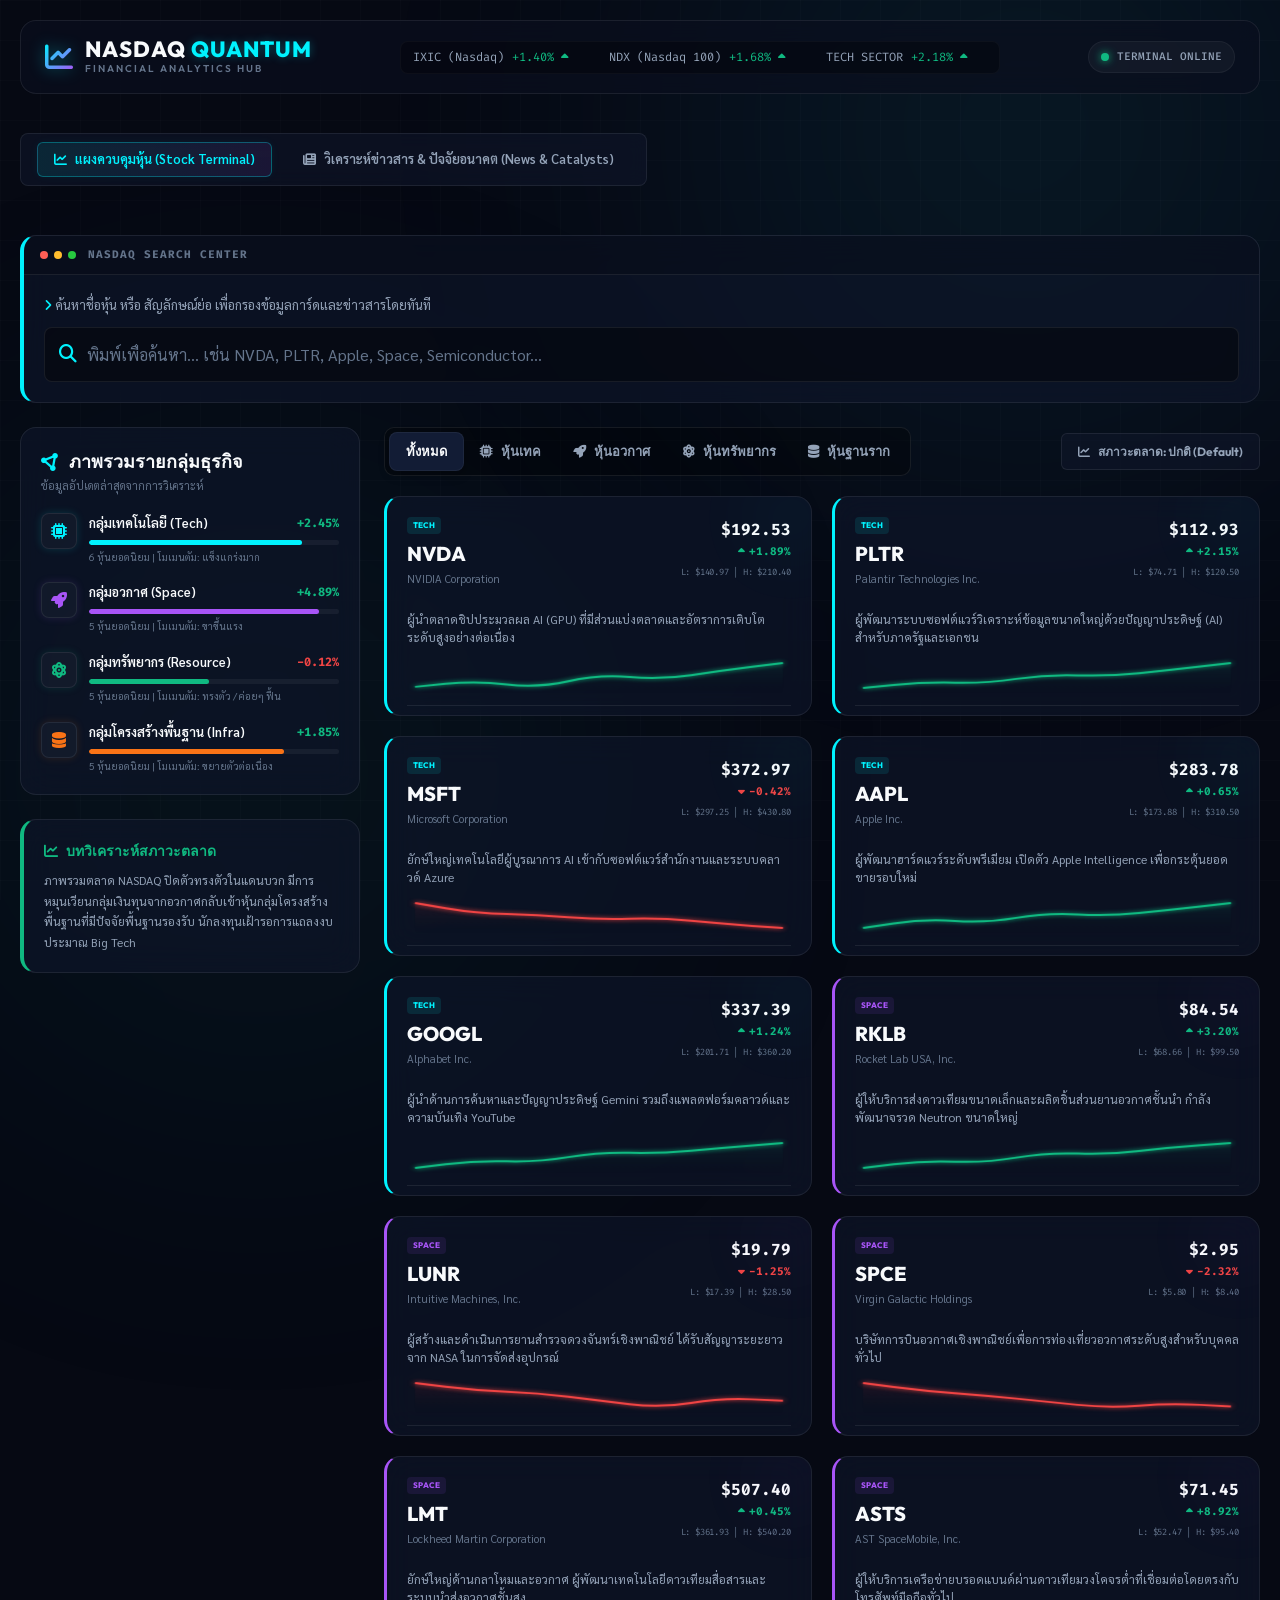
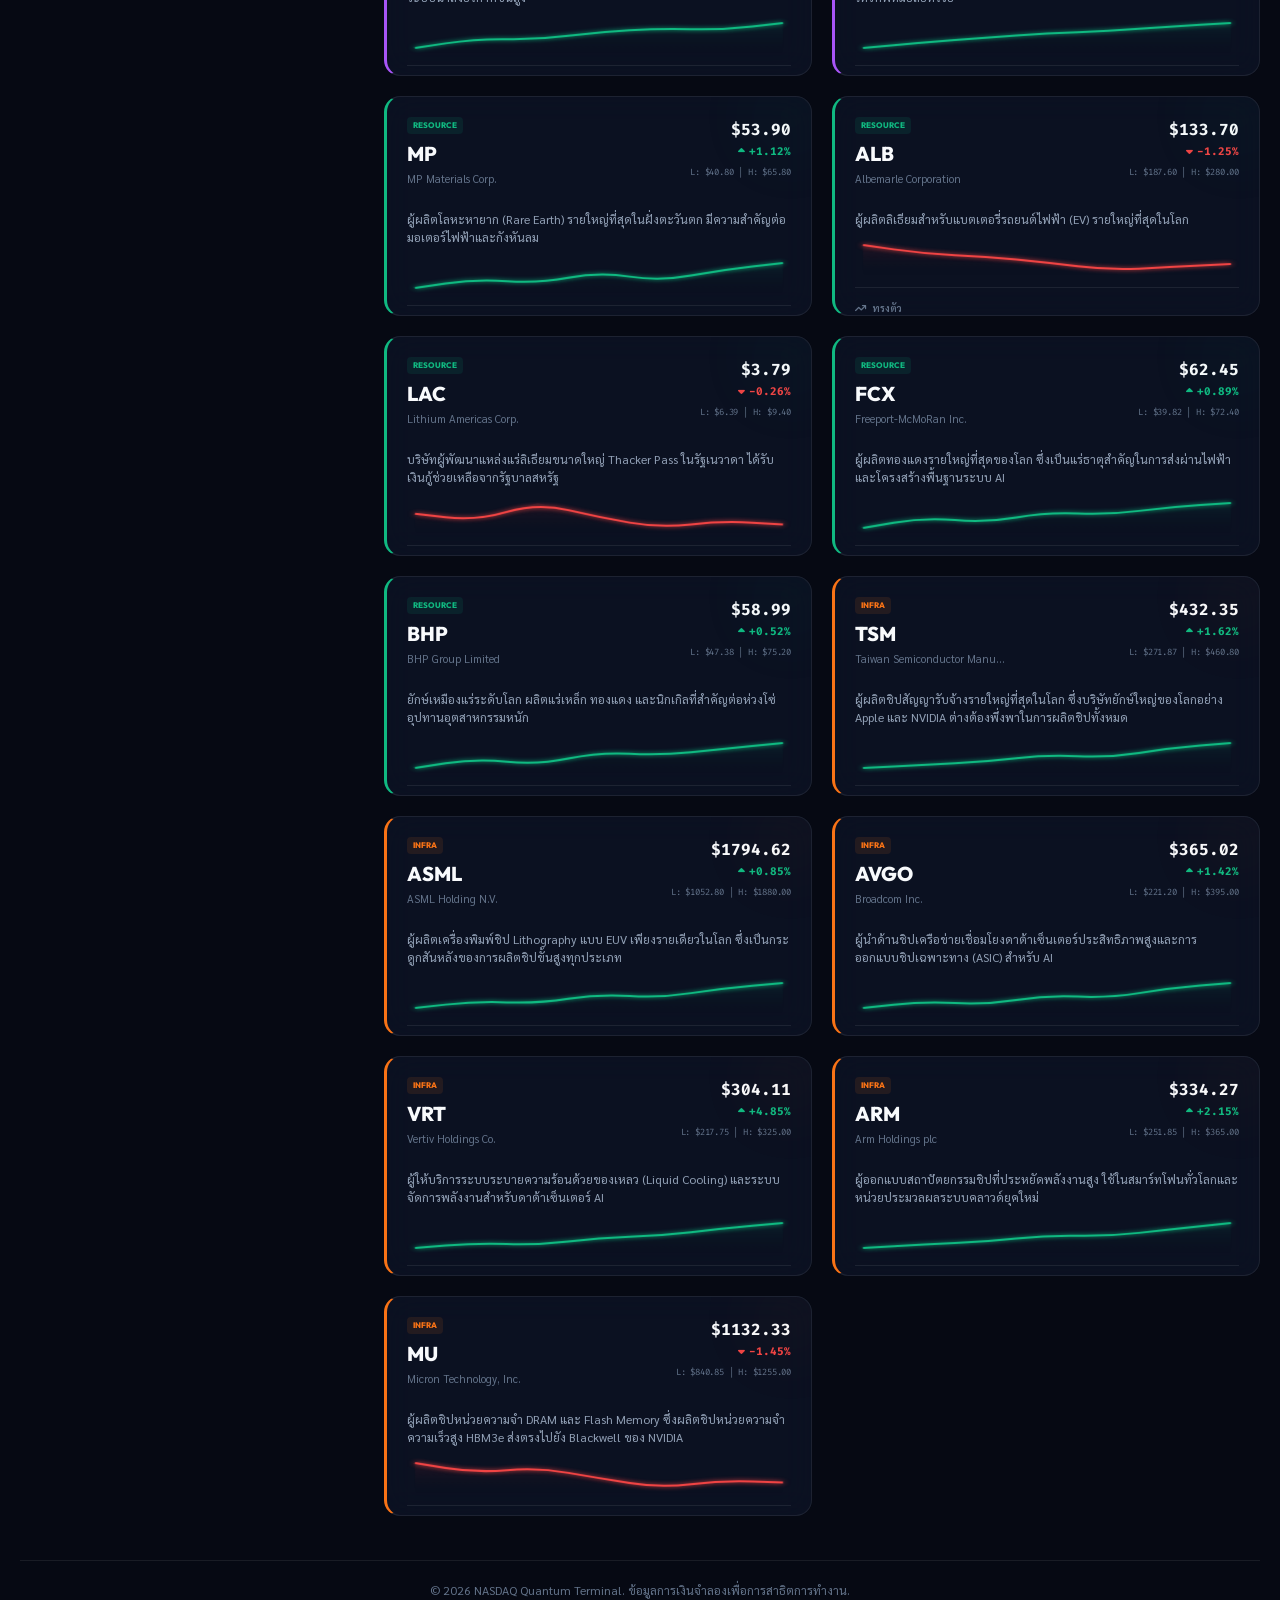
==== index.html @ 58f67018 "Initial commit: Stock Terminal & News Board with Valuation levels and glowing scrollbars" ====
<!DOCTYPE html>
<html lang="th">
<head>
    <meta charset="UTF-8">
    <meta name="viewport" content="width=device-width, initial-scale=1.0">
    <title>NASDAQ Quantum Terminal | วิเคราะห์แนวโน้มหุ้นรายวัน</title>
    <!-- Google Fonts -->
    <link rel="preconnect" href="https://fonts.googleapis.com">
    <link rel="preconnect" href="https://fonts.gstatic.com" crossorigin>
    <link href="https://fonts.googleapis.com/css2?family=Fira+Code:wght@400;500;700&family=Outfit:wght@300;400;500;600;700;800&family=Sarabun:wght@300;400;500;600;700&display=swap" rel="stylesheet">
    <!-- FontAwesome for Icons -->
    <link rel="stylesheet" href="https://cdnjs.cloudflare.com/ajax/libs/font-awesome/6.4.0/css/all.min.css">
    <!-- Custom CSS -->
    <link rel="stylesheet" href="styles.css">
</head>
<body>
    <!-- Background overlay for grid/glow effects -->
    <div class="bg-glow bg-glow-1"></div>
    <div class="bg-glow bg-glow-2"></div>
    <div class="grid-overlay"></div>

    <div class="app-container">
        <!-- Top Navigation / Status Header -->
        <header class="app-header">
            <div class="header-logo">
                <i class="fa-solid fa-chart-line logo-icon"></i>
                <div class="logo-text">
                    <h1>NASDAQ <span>QUANTUM</span></h1>
                    <p class="tagline">FINANCIAL ANALYTICS HUB</p>
                </div>
            </div>
            
            <!-- Real-time index simulation ticker -->
            <div class="ticker-container">
                <div class="ticker-track" id="tickerTrack">
                    <span class="ticker-item"><span class="ticker-label">IXIC (Nasdaq)</span> <span class="ticker-val positive">18,252.80 +1.42% <i class="fa-solid fa-caret-up"></i></span></span>
                    <span class="ticker-item"><span class="ticker-label">NDX (Nasdaq 100)</span> <span class="ticker-val positive">20,112.50 +1.68% <i class="fa-solid fa-caret-up"></i></span></span>
                    <span class="ticker-item"><span class="ticker-label">TECH SECTOR</span> <span class="ticker-val positive">+2.15% <i class="fa-solid fa-caret-up"></i></span></span>
                    <span class="ticker-item"><span class="ticker-label">SPACE SECTOR</span> <span class="ticker-val positive">+4.89% <i class="fa-solid fa-caret-up"></i></span></span>
                    <span class="ticker-item"><span class="ticker-label">RESOURCE SECTOR</span> <span class="ticker-val negative">-0.42% <i class="fa-solid fa-caret-down"></i></span></span>
                </div>
            </div>

            <div class="system-status">
                <span class="pulse-indicator"></span>
                <span class="status-text">TERMINAL ONLINE</span>
            </div>
        </header>

        <!-- Main Navigation Bar -->
        <nav class="main-nav">
            <a href="index.html" class="nav-link active"><i class="fa-solid fa-chart-line"></i> แผงควบคุมหุ้น (Stock Terminal)</a>
            <a href="news.html" class="nav-link"><i class="fa-solid fa-newspaper"></i> วิเคราะห์ข่าวสาร & ปัจจัยอนาคต (News & Catalysts)</a>
        </nav>

        <!-- Search Console (Real-time Filter) -->
        <section class="command-section">
            <div class="glass-card command-card">
                <div class="card-header-terminal">
                    <div class="terminal-dots">
                        <span class="dot red"></span>
                        <span class="dot yellow"></span>
                        <span class="dot green"></span>
                    </div>
                    <div class="terminal-title">NASDAQ SEARCH CENTER</div>
                </div>
                <div class="card-body-terminal">
                    <p class="prompt-instruction"><i class="fa-solid fa-angle-right"></i> ค้นหาชื่อหุ้น หรือ สัญลักษณ์ย่อ เพื่อกรองข้อมูลการ์ดและข่าวสารโดยทันที</p>
                    <div class="query-form">
                        <div class="input-wrapper">
                            <span class="prompt-symbol"><i class="fa-solid fa-magnifying-glass"></i></span>
                            <input type="text" id="queryInput" placeholder="พิมพ์เพื่อค้นหา... เช่น NVDA, PLTR, Apple, Space, Semiconductor..." autocomplete="off">
                        </div>
                    </div>
                </div>
            </div>
        </section>

        <!-- Main Dashboard View -->
        <main class="dashboard-grid">
            
            <!-- Left Side: Sector Summaries & Sector Momentum -->
            <aside class="sidebar-overview">
                <!-- Sector Momentum Card -->
                <div class="glass-card sector-momentum-card">
                    <h2 class="card-title"><i class="fa-solid fa-circle-nodes"></i> ภาพรวมรายกลุ่มธุรกิจ</h2>
                    <p class="card-subtitle">ข้อมูลอัปเดตล่าสุดจากการวิเคราะห์</p>
                    
                    <div class="sector-list">
                        <!-- Tech Sector -->
                        <div class="sector-item" data-sector="tech">
                            <div class="sector-icon tech-color"><i class="fa-solid fa-microchip"></i></div>
                            <div class="sector-info">
                                <div class="sector-name-row">
                                    <span class="sector-title">กลุ่มเทคโนโลยี (Tech)</span>
                                    <span class="sector-perf positive" id="techPerf">+2.45%</span>
                                </div>
                                <div class="progress-bar-bg">
                                    <div class="progress-bar-fill tech-bg" style="width: 85%" id="techBar"></div>
                                </div>
                                <span class="sector-meta" id="techMeta">6 หุ้นยอดนิยม | โมเมนตัม: แข็งแกร่งมาก</span>
                            </div>
                        </div>

                        <!-- Space Sector -->
                        <div class="sector-item" data-sector="space">
                            <div class="sector-icon space-color"><i class="fa-solid fa-rocket"></i></div>
                            <div class="sector-info">
                                <div class="sector-name-row">
                                    <span class="sector-title">กลุ่มอวกาศ (Space)</span>
                                    <span class="sector-perf positive" id="spacePerf">+4.89%</span>
                                </div>
                                <div class="progress-bar-bg">
                                    <div class="progress-bar-fill space-bg" style="width: 92%" id="spaceBar"></div>
                                </div>
                                <span class="sector-meta" id="spaceMeta">5 หุ้นยอดนิยม | โมเมนตัม: ขาขึ้นแรง</span>
                            </div>
                        </div>

                        <!-- Resource Sector -->
                        <div class="sector-item" data-sector="resource">
                            <div class="sector-icon resource-color"><i class="fa-solid fa-atom"></i></div>
                            <div class="sector-info">
                                <div class="sector-name-row">
                                    <span class="sector-title">กลุ่มทรัพยากร (Resource)</span>
                                    <span class="sector-perf negative" id="resourcePerf">-0.12%</span>
                                </div>
                                <div class="progress-bar-bg">
                                    <div class="progress-bar-fill resource-bg" style="width: 48%" id="resourceBar"></div>
                                </div>
                                <span class="sector-meta" id="resourceMeta">5 หุ้นยอดนิยม | โมเมนตัม: ทรงตัว / ค่อยๆ ฟื้น</span>
                            </div>
                        </div>

                        <!-- Infrastructure Sector -->
                        <div class="sector-item" data-sector="infra">
                            <div class="sector-icon infra-color"><i class="fa-solid fa-database"></i></div>
                            <div class="sector-info">
                                <div class="sector-name-row">
                                    <span class="sector-title">กลุ่มโครงสร้างพื้นฐาน (Infra)</span>
                                    <span class="sector-perf positive" id="infraPerf">+1.85%</span>
                                </div>
                                <div class="progress-bar-bg">
                                    <div class="progress-bar-fill infra-bg" style="width: 78%" id="infraBar"></div>
                                </div>
                                <span class="sector-meta" id="infraMeta">5 หุ้นยอดนิยม | โมเมนตัม: ขยายตัวต่อเนื่อง</span>
                            </div>
                        </div>
                    </div>
                </div>

                <!-- Terminal Insight Note -->
                <div class="glass-card insight-card">
                    <h3 class="insight-title"><i class="fa-solid fa-chart-line"></i> บทวิเคราะห์สภาวะตลาด</h3>
                    <p class="insight-text" id="aiInsightText">
                        กรุณาป้อนคำสั่งค้นหาหรือคลิกปุ่มค้นหาด่วนด้านบน เพื่อดึงข้อมูลตลาดล่าสุดและอัปเดตราคากลุ่มธุรกิจต่าง ๆ แบบไดนามิก
                    </p>
                </div>
            </aside>

            <!-- Right Side: Interactive Stock Cards Grid -->
            <section class="main-content-stocks">
                <!-- Filters and Category Tabs -->
                <div class="dashboard-controls">
                    <div class="category-tabs">
                        <button class="tab-btn active" data-filter="all">ทั้งหมด</button>
                        <button class="tab-btn" data-filter="tech"><i class="fa-solid fa-microchip"></i> หุ้นเทค</button>
                        <button class="tab-btn" data-filter="space"><i class="fa-solid fa-rocket"></i> หุ้นอวกาศ</button>
                        <button class="tab-btn" data-filter="resource"><i class="fa-solid fa-atom"></i> หุ้นทรัพยากร</button>
                        <button class="tab-btn" data-filter="infra"><i class="fa-solid fa-database"></i> หุ้นฐานราก</button>
                    </div>
                    <div class="market-toggle-container">
                        <button class="market-toggle-btn" id="btnMarketToggle" data-state="default">
                            <i class="fa-solid fa-chart-line"></i> สภาวะตลาด: ปกติ (Default)
                        </button>
                    </div>
                </div>

                <!-- Stock Cards Area -->
                <div class="stock-grid" id="stockGrid">
                    <!-- Stock Cards will be dynamically generated by JS -->
                </div>
            </section>

        </main>
        
        <!-- App Footer -->
        <footer class="app-footer">
            <p>© 2026 NASDAQ Quantum Terminal. ข้อมูลการเงินจำลองเพื่อการสาธิตการทำงาน.</p>
        </footer>
    </div>

    <!-- Stock Detail Modal / Drawer -->
    <div class="modal-backdrop" id="detailModal">
        <div class="modal-container glass-card">
            <button class="modal-close-btn" id="modalClose"><i class="fa-solid fa-xmark"></i></button>
            
            <div class="modal-header">
                <div class="modal-title-area">
                    <span class="modal-badge" id="modalBadge">Tech</span>
                    <h2 class="modal-stock-ticker" id="modalTicker">NVDA</h2>
                    <p class="modal-stock-name" id="modalName">NVIDIA Corporation</p>
                </div>
                <div class="modal-price-area">
                    <span class="modal-price" id="modalPrice">$128.50</span>
                    <span class="modal-change positive" id="modalChange">+3.42%</span>
                </div>
            </div>

            <div class="modal-grid">
                <!-- Sparkline / Mini Chart Large -->
                <div class="modal-chart-section">
                    <div class="chart-label">กราฟความเคลื่อนไหวราคา (7 วันล่าสุด)</div>
                    <div class="large-chart-container">
                        <canvas id="modalChartCanvas"></canvas>
                    </div>
                </div>

                <!-- Financial Stats -->
                <div class="modal-stats-section">
                    <h3>ดัชนีสำคัญทางการเงิน</h3>
                    <div class="stats-grid">
                        <div class="stat-item">
                            <span class="stat-label">Market Cap</span>
                            <span class="stat-value" id="statMarketCap">3.15T USD</span>
                        </div>
                        <div class="stat-item">
                            <span class="stat-label">P/E Ratio</span>
                            <span class="stat-value" id="statPE">68.4</span>
                        </div>
                        <div class="stat-item">
                            <span class="stat-label">Volume (Avg)</span>
                            <span class="stat-value" id="statVolume">45.2M</span>
                        </div>
                        <div class="stat-item">
                            <span class="stat-label">52 Week Low</span>
                            <span class="stat-value" id="statLow">$0.00</span>
                        </div>
                        <div class="stat-item">
                            <span class="stat-label">52W Midpoint</span>
                            <span class="stat-value" id="statMid">$0.00</span>
                        </div>
                        <div class="stat-item">
                            <span class="stat-label">52 Week High</span>
                            <span class="stat-value" id="statHigh">$140.76</span>
                        </div>
                    </div>
                </div>
            </div>

            <!-- Valuation & Levels Section -->
            <div class="modal-valuation-section">
                <h3><i class="fa-solid fa-calculator"></i> ระดับราคาสำคัญ (Valuation & Levels)</h3>
                <div class="valuation-grid">
                    <div class="val-item fair-val">
                        <span class="val-label">ราคายุติธรรม (Fair Value)</span>
                        <span class="val-value" id="valFairValue">$0.00</span>
                    </div>
                    <div class="val-item support-val">
                        <span class="val-label">แนวรับแนะนำซื้อ (Support Zone)</span>
                        <span class="val-value" id="valSupportZone">$0.00 - $0.00</span>
                    </div>
                    <div class="val-item resistance-val">
                        <span class="val-label">แนวต้าน 50 สัปดาห์ (50W Resistance)</span>
                        <span class="val-value" id="valResistance">$0.00</span>
                    </div>
                </div>
            </div>

            <!-- Price Range Bar -->
            <div class="modal-range-section">
                <div class="range-labels">
                    <span>ราคาต่ำสุด (52W Low): <strong id="rangeLow">$75.60</strong></span>
                    <span>ราคาปัจจุบัน (Current): <strong id="rangeCurrent">$128.50</strong></span>
                    <span>ราคาสูงสุด (52W High): <strong id="rangeHigh">$140.76</strong></span>
                </div>
                <div class="range-bar-container">
                    <div class="range-bar-track"></div>
                    <div class="range-bar-marker" id="rangeMarker"></div>
                </div>
            </div>


            <div class="modal-analysis-section">
                <h3><i class="fa-solid fa-chart-pie"></i> ข้อมูลการวิเคราะห์ล่าสุดของนักวิเคราะห์</h3>
                <p id="modalAnalysisText">
                    แนวโน้มตลาดมีกำลังซื้ออย่างมีนัยสำคัญเนื่องจากความต้องการชิป GPU ในกลุ่มผู้พัฒนาโมเดล AI ขนาดใหญ่ยังคงขยายตัว...
                </p>
            </div>

            <div class="modal-news-section">
                <h3><i class="fa-regular fa-newspaper"></i> ข่าวสารสำคัญ & ปัจจัยขับเคลื่อนราคา (Catalysts)</h3>
                <ul class="modal-news-list" id="modalNewsList">
                    <!-- Dynamic news items -->
                </ul>
            </div>
        </div>
    </div>

    <!-- JavaScript File -->
    <script src="app.js"></script>
</body>
</html>
---- styles.css ----
/* Define modern variables and tokens */
:root {
    --bg-main: #060913;
    --bg-card: rgba(15, 22, 42, 0.65);
    --bg-card-hover: rgba(22, 32, 60, 0.85);
    --border-color: rgba(255, 255, 255, 0.08);
    --border-color-hover: rgba(255, 255, 255, 0.18);
    
    /* Text Colors */
    --text-primary: #f8fafc;
    --text-secondary: #94a3b8;
    --text-muted: #64748b;
    
    /* Glow/Accent Colors */
    --color-tech: #00f2fe;
    --color-tech-rgb: 0, 242, 254;
    --color-space: #a855f7;
    --color-space-rgb: 168, 85, 247;
    --color-resource: #10b981;
    --color-resource-rgb: 16, 185, 129;
    --color-infra: #f97316;
    --color-infra-rgb: 249, 115, 22;
    
    --color-positive: #10b981;
    --color-negative: #ef4444;
    --color-neutral: #f59e0b;
    
    /* Font Families */
    --font-heading: 'Outfit', sans-serif;
    --font-body: 'Sarabun', sans-serif;
    --font-mono: 'Fira Code', monospace;
    
    --transition-smooth: all 0.3s cubic-bezier(0.4, 0, 0.2, 1);
}

/* Reset and Global Styles */
* {
    box-sizing: border-box;
    margin: 0;
    padding: 0;
}

body {
    background-color: var(--bg-main);
    color: var(--text-primary);
    font-family: var(--font-body);
    min-height: 100vh;
    overflow-x: hidden;
    line-height: 1.6;
    position: relative;
}

/* Background Gradients/Glows */
.bg-glow {
    position: fixed;
    width: 60vw;
    height: 60vw;
    border-radius: 50%;
    filter: blur(150px);
    opacity: 0.15;
    z-index: -2;
    pointer-events: none;
}

.bg-glow-1 {
    top: -20vw;
    right: -10vw;
    background: radial-gradient(circle, rgba(0, 242, 254, 0.6) 0%, rgba(139, 92, 246, 0.3) 100%);
}

.bg-glow-2 {
    bottom: -20vw;
    left: -10vw;
    background: radial-gradient(circle, rgba(16, 185, 129, 0.5) 0%, rgba(37, 99, 235, 0.3) 100%);
}

.grid-overlay {
    position: fixed;
    top: 0;
    left: 0;
    width: 100%;
    height: 100%;
    background-image: 
        linear-gradient(rgba(255, 255, 255, 0.015) 1px, transparent 1px),
        linear-gradient(90deg, rgba(255, 255, 255, 0.015) 1px, transparent 1px);
    background-size: 40px 40px;
    z-index: -1;
    pointer-events: none;
}

/* Layout Container */
.app-container {
    max-width: 1440px;
    margin: 0 auto;
    padding: 20px;
    display: flex;
    flex-direction: column;
    gap: 24px;
}

/* Header Styles */
.app-header {
    display: flex;
    align-items: center;
    justify-content: space-between;
    padding: 16px 24px;
    background: rgba(10, 15, 30, 0.7);
    border: 1px solid var(--border-color);
    border-radius: 16px;
    backdrop-filter: blur(12px);
    flex-wrap: wrap;
    gap: 16px;
}

.header-logo {
    display: flex;
    align-items: center;
    gap: 12px;
}

.logo-icon {
    font-size: 28px;
    background: linear-gradient(135deg, var(--color-tech), var(--color-space));
    -webkit-background-clip: text;
    -webkit-text-fill-color: transparent;
    filter: drop-shadow(0 0 8px rgba(0, 242, 254, 0.4));
}

.logo-text h1 {
    font-family: var(--font-heading);
    font-size: 22px;
    font-weight: 800;
    letter-spacing: 1px;
    line-height: 1.1;
}

.logo-text h1 span {
    color: var(--color-tech);
    text-shadow: 0 0 10px rgba(0, 242, 254, 0.3);
}

.logo-text .tagline {
    font-size: 10px;
    font-family: var(--font-heading);
    color: var(--text-muted);
    letter-spacing: 2px;
    font-weight: 600;
}

/* Ticker Marquee Style */
.ticker-container {
    flex: 1;
    max-width: 600px;
    overflow: hidden;
    background: rgba(0, 0, 0, 0.3);
    border-radius: 8px;
    padding: 6px 12px;
    border: 1px solid rgba(255, 255, 255, 0.03);
    display: flex;
    align-items: center;
}

.ticker-track {
    display: flex;
    white-space: nowrap;
    gap: 40px;
    animation: marquee 25s linear infinite;
}

.ticker-track:hover {
    animation-play-state: paused;
}

.ticker-item {
    font-family: var(--font-mono);
    font-size: 12px;
    display: flex;
    align-items: center;
    gap: 8px;
}

.ticker-label {
    color: var(--text-secondary);
}

.ticker-val.positive {
    color: var(--color-positive);
}

.ticker-val.negative {
    color: var(--color-negative);
}

@keyframes marquee {
    0% { transform: translateX(0); }
    100% { transform: translateX(-50%); }
}

.system-status {
    display: flex;
    align-items: center;
    gap: 8px;
    font-family: var(--font-mono);
    font-size: 11px;
    background: rgba(255, 255, 255, 0.04);
    padding: 6px 12px;
    border-radius: 20px;
    border: 1px solid rgba(255, 255, 255, 0.05);
}

.pulse-indicator {
    width: 8px;
    height: 8px;
    background-color: var(--color-positive);
    border-radius: 50%;
    box-shadow: 0 0 8px var(--color-positive);
    animation: pulse 1.5s infinite alternate;
}

@keyframes pulse {
    0% { transform: scale(0.9); opacity: 0.6; }
    100% { transform: scale(1.2); opacity: 1; box-shadow: 0 0 12px var(--color-positive); }
}

.status-text {
    color: var(--text-secondary);
    font-weight: 500;
}

/* Glass Card Foundation */
.glass-card {
    background: var(--bg-card);
    border: 1px solid var(--border-color);
    border-radius: 16px;
    backdrop-filter: blur(16px);
    -webkit-backdrop-filter: blur(16px);
    transition: var(--transition-smooth);
}

.glass-card:hover {
    border-color: var(--border-color-hover);
    box-shadow: 0 10px 30px rgba(0, 0, 0, 0.3);
}

/* Command Console (Search Form) */
.command-section {
    width: 100%;
}

.command-card {
    overflow: hidden;
    border-left: 4px solid var(--color-tech);
}

.card-header-terminal {
    background: rgba(0, 0, 0, 0.2);
    padding: 10px 16px;
    border-bottom: 1px solid var(--border-color);
    display: flex;
    align-items: center;
    gap: 12px;
}

.terminal-dots {
    display: flex;
    gap: 6px;
}

.terminal-dots .dot {
    width: 8px;
    height: 8px;
    border-radius: 50%;
}

.terminal-dots .dot.red { background-color: #ff5f56; }
.terminal-dots .dot.yellow { background-color: #ffbd2e; }
.terminal-dots .dot.green { background-color: #27c93f; }

.terminal-title {
    font-family: var(--font-mono);
    font-size: 11px;
    letter-spacing: 1px;
    color: var(--text-muted);
    font-weight: 700;
}

.card-body-terminal {
    padding: 20px;
}

.prompt-instruction {
    font-size: 13px;
    color: var(--text-secondary);
    margin-bottom: 12px;
}

.prompt-instruction i {
    color: var(--color-tech);
}

.query-form .input-wrapper {
    display: flex;
    align-items: center;
    background: rgba(0, 0, 0, 0.4);
    border: 1px solid var(--border-color);
    border-radius: 8px;
    padding: 6px 14px;
    gap: 10px;
    transition: var(--transition-smooth);
}

.query-form .input-wrapper:focus-within {
    border-color: var(--color-tech);
    box-shadow: 0 0 15px rgba(0, 242, 254, 0.15);
}

.prompt-symbol {
    font-family: var(--font-mono);
    color: var(--color-tech);
    font-weight: bold;
    font-size: 18px;
}

.query-form input {
    flex: 1;
    background: transparent;
    border: none;
    outline: none;
    color: var(--text-primary);
    font-size: 16px;
    font-family: var(--font-body);
    padding: 10px 0;
}

.query-form input::placeholder {
    color: var(--text-muted);
}

.btn-analyze {
    background: linear-gradient(135deg, var(--color-tech), rgba(0, 242, 254, 0.7));
    border: none;
    outline: none;
    color: #020617;
    font-family: var(--font-heading);
    font-weight: 700;
    font-size: 14px;
    padding: 10px 18px;
    border-radius: 6px;
    cursor: pointer;
    display: flex;
    align-items: center;
    gap: 8px;
    transition: var(--transition-smooth);
    box-shadow: 0 4px 12px rgba(0, 242, 254, 0.2);
}

.btn-analyze:hover {
    transform: translateY(-1px);
    box-shadow: 0 6px 18px rgba(0, 242, 254, 0.4);
    filter: brightness(1.1);
}

.btn-analyze:active {
    transform: translateY(1px);
}

.quick-commands {
    margin-top: 14px;
    display: flex;
    align-items: center;
    gap: 10px;
    flex-wrap: wrap;
}

.quick-label {
    font-size: 12px;
    color: var(--text-muted);
    font-weight: bold;
}

.quick-btn {
    background: rgba(255, 255, 255, 0.03);
    border: 1px solid var(--border-color);
    color: var(--text-secondary);
    font-size: 12px;
    padding: 6px 12px;
    border-radius: 20px;
    cursor: pointer;
    transition: var(--transition-smooth);
    display: flex;
    align-items: center;
    gap: 6px;
}

.quick-btn:hover {
    background: rgba(255, 255, 255, 0.08);
    border-color: var(--text-secondary);
    color: var(--text-primary);
}

/* Logging/Processing Section */
.log-section {
    width: 100%;
}

.log-card {
    border-left: 4px solid var(--color-space);
    background: rgba(5, 5, 10, 0.85);
}

.log-header {
    padding: 12px 18px;
    border-bottom: 1px solid var(--border-color);
    display: flex;
    justify-content: space-between;
    align-items: center;
    font-family: var(--font-mono);
    font-size: 12px;
    color: var(--text-muted);
}

.log-header i {
    color: var(--color-space);
}

.btn-close-log {
    background: transparent;
    border: none;
    color: var(--text-muted);
    cursor: pointer;
    font-size: 14px;
    transition: var(--transition-smooth);
}

.btn-close-log:hover {
    color: var(--text-primary);
}

.log-body {
    padding: 16px;
    max-height: 180px;
    overflow-y: auto;
    font-family: var(--font-mono);
    font-size: 12px;
    color: #a78bfa;
    display: flex;
    flex-direction: column;
    gap: 4px;
}

.log-line {
    display: flex;
    gap: 12px;
}

.log-line.system {
    color: var(--text-secondary);
}

.log-line.success {
    color: var(--color-positive);
}

.log-line.info {
    color: var(--color-tech);
}

.log-time {
    color: var(--text-muted);
    flex-shrink: 0;
}

/* Dashboard Grid Layout */
.dashboard-grid {
    display: grid;
    grid-template-columns: 340px 1fr;
    gap: 24px;
}

/* Sidebar Styling */
.sidebar-overview {
    display: flex;
    flex-direction: column;
    gap: 24px;
}

.sector-momentum-card {
    padding: 20px;
}

.card-title {
    font-family: var(--font-heading);
    font-size: 18px;
    font-weight: 700;
    display: flex;
    align-items: center;
    gap: 10px;
}

.card-title i {
    color: var(--color-tech);
}

.card-subtitle {
    font-size: 11px;
    color: var(--text-muted);
    margin-bottom: 18px;
}

.sector-list {
    display: flex;
    flex-direction: column;
    gap: 18px;
}

.sector-item {
    display: flex;
    gap: 12px;
    align-items: flex-start;
}

.sector-icon {
    width: 36px;
    height: 36px;
    border-radius: 8px;
    background: rgba(255, 255, 255, 0.03);
    display: flex;
    align-items: center;
    justify-content: center;
    font-size: 16px;
    border: 1px solid var(--border-color);
    flex-shrink: 0;
}

.sector-icon.tech-color {
    color: var(--color-tech);
    box-shadow: 0 0 8px rgba(0, 242, 254, 0.15);
}
.sector-icon.space-color {
    color: var(--color-space);
    box-shadow: 0 0 8px rgba(168, 85, 247, 0.15);
}
.sector-icon.resource-color {
    color: var(--color-resource);
    box-shadow: 0 0 8px rgba(16, 185, 129, 0.15);
}
.sector-icon.infra-color {
    color: var(--color-infra);
    box-shadow: 0 0 8px rgba(249, 115, 22, 0.15);
}

.sector-info {
    flex: 1;
}

.sector-name-row {
    display: flex;
    justify-content: space-between;
    align-items: center;
    margin-bottom: 6px;
}

.sector-title {
    font-weight: 600;
    font-size: 13px;
}

.sector-perf {
    font-family: var(--font-mono);
    font-size: 12px;
    font-weight: 700;
}

.sector-perf.positive { color: var(--color-positive); }
.sector-perf.negative { color: var(--color-negative); }

.progress-bar-bg {
    height: 5px;
    background: rgba(255, 255, 255, 0.05);
    border-radius: 10px;
    overflow: hidden;
    margin-bottom: 4px;
}

.progress-bar-fill {
    height: 100%;
    border-radius: 10px;
    transition: var(--transition-smooth);
}

.progress-bar-fill.tech-bg { background-color: var(--color-tech); }
.progress-bar-fill.space-bg { background-color: var(--color-space); }
.progress-bar-fill.resource-bg { background-color: var(--color-resource); }
.progress-bar-fill.infra-bg { background-color: var(--color-infra); }

.sector-meta {
    font-size: 10px;
    color: var(--text-muted);
    display: block;
}

/* Insight Box */
.insight-card {
    padding: 20px;
    border-left: 4px solid var(--color-resource);
}

.insight-title {
    font-family: var(--font-heading);
    font-size: 14px;
    font-weight: 700;
    margin-bottom: 8px;
    display: flex;
    align-items: center;
    gap: 8px;
    color: var(--color-resource);
}

.insight-text {
    font-size: 12px;
    color: var(--text-secondary);
    line-height: 1.7;
}

/* Main content: filters and stock grid */
.main-content-stocks {
    display: flex;
    flex-direction: column;
    gap: 20px;
}

.dashboard-controls {
    display: flex;
    justify-content: space-between;
    align-items: center;
    flex-wrap: wrap;
    gap: 16px;
}

.category-tabs {
    display: flex;
    background: rgba(0, 0, 0, 0.3);
    padding: 4px;
    border-radius: 10px;
    border: 1px solid var(--border-color);
}

.tab-btn {
    background: transparent;
    border: none;
    outline: none;
    color: var(--text-secondary);
    font-family: var(--font-heading);
    font-weight: 600;
    font-size: 13px;
    padding: 8px 16px;
    border-radius: 8px;
    cursor: pointer;
    transition: var(--transition-smooth);
    display: flex;
    align-items: center;
    gap: 8px;
}

.tab-btn:hover {
    color: var(--text-primary);
}

.tab-btn.active {
    background: var(--bg-card-hover);
    color: var(--text-primary);
    border: 1px solid rgba(255, 255, 255, 0.05);
    box-shadow: 0 4px 12px rgba(0, 0, 0, 0.15);
}

.active-query-status {
    font-size: 12px;
    color: var(--text-muted);
    font-family: var(--font-mono);
    display: flex;
    align-items: center;
    gap: 6px;
}

.active-query-status::before {
    content: '';
    width: 6px;
    height: 6px;
    background-color: var(--color-neutral);
    border-radius: 50%;
    display: inline-block;
}

.active-query-status.updated::before {
    background-color: var(--color-positive);
}

/* Stock Grid */
.stock-grid {
    display: grid;
    grid-template-columns: repeat(auto-fill, minmax(280px, 1fr));
    gap: 20px;
}

/* Stock Cards */
.stock-card {
    padding: 20px;
    display: flex;
    flex-direction: column;
    justify-content: space-between;
    height: 220px;
    position: relative;
    overflow: hidden;
    cursor: pointer;
    transition: transform 0.3s cubic-bezier(0.25, 1, 0.5, 1), box-shadow 0.3s cubic-bezier(0.25, 1, 0.5, 1), border-color 0.3s ease;
}

.stock-card:hover {
    transform: translateY(-4px);
    box-shadow: 0 12px 30px rgba(0, 0, 0, 0.4);
}

.stock-card.tech:hover { border-color: var(--color-tech); box-shadow: 0 4px 20px rgba(0, 242, 254, 0.15); }
.stock-card.space:hover { border-color: var(--color-space); box-shadow: 0 4px 20px rgba(168, 85, 247, 0.15); }
.stock-card.resource:hover { border-color: var(--color-resource); box-shadow: 0 4px 20px rgba(16, 185, 129, 0.15); }
.stock-card.infra:hover { border-color: var(--color-infra); box-shadow: 0 4px 20px rgba(249, 115, 22, 0.15); }

/* Custom left border glow depending on stock type */
.stock-card.tech { border-left: 3px solid var(--color-tech); }
.stock-card.space { border-left: 3px solid var(--color-space); }
.stock-card.resource { border-left: 3px solid var(--color-resource); }
.stock-card.infra { border-left: 3px solid var(--color-infra); }

/* Decorative background glow for stock cards */
.stock-card::after {
    content: '';
    position: absolute;
    top: -20px;
    right: -20px;
    width: 80px;
    height: 80px;
    border-radius: 50%;
    filter: blur(40px);
    opacity: 0.05;
    pointer-events: none;
    transition: var(--transition-smooth);
}
.stock-card.tech::after { background-color: var(--color-tech); }
.stock-card.space::after { background-color: var(--color-space); }
.stock-card.resource::after { background-color: var(--color-resource); }
.stock-card.infra::after { background-color: var(--color-infra); }

.stock-card:hover::after {
    opacity: 0.15;
    transform: scale(1.5);
}

.card-header-stock {
    display: flex;
    justify-content: space-between;
    align-items: flex-start;
    margin-bottom: 10px;
}

.stock-ticker-group {
    display: flex;
    flex-direction: column;
}

.stock-badge-tag {
    font-size: 8px;
    font-family: var(--font-heading);
    text-transform: uppercase;
    font-weight: 800;
    padding: 2px 6px;
    border-radius: 4px;
    width: fit-content;
    margin-bottom: 4px;
}

.tech .stock-badge-tag { background: rgba(0, 242, 254, 0.1); color: var(--color-tech); }
.space .stock-badge-tag { background: rgba(168, 85, 247, 0.1); color: var(--color-space); }
.resource .stock-badge-tag { background: rgba(16, 185, 129, 0.1); color: var(--color-resource); }
.infra .stock-badge-tag { background: rgba(249, 115, 22, 0.1); color: var(--color-infra); }

.stock-ticker {
    font-family: var(--font-heading);
    font-size: 20px;
    font-weight: 800;
    color: var(--text-primary);
}

.stock-name {
    font-size: 11px;
    color: var(--text-muted);
    white-space: nowrap;
    overflow: hidden;
    text-overflow: ellipsis;
    max-width: 150px;
}

.price-container {
    text-align: right;
    display: flex;
    flex-direction: column;
}

.stock-price {
    font-family: var(--font-mono);
    font-size: 16px;
    font-weight: 700;
}

.stock-change {
    font-family: var(--font-mono);
    font-size: 11px;
    font-weight: 700;
    display: flex;
    align-items: center;
    justify-content: flex-end;
    gap: 4px;
}

.stock-change.positive { color: var(--color-positive); }
.stock-change.negative { color: var(--color-negative); }

.card-mid-stock {
    flex: 1;
    display: flex;
    flex-direction: column;
    justify-content: center;
    margin: 12px 0;
}

.stock-brief {
    font-size: 12px;
    color: var(--text-secondary);
    display: -webkit-box;
    -webkit-line-clamp: 2;
    -webkit-box-orient: vertical;
    overflow: hidden;
    margin-bottom: 12px;
    line-height: 1.5;
}

/* Sparkline area */
.sparkline-container {
    height: 35px;
    width: 100%;
}

.sparkline-canvas {
    width: 100%;
    height: 100%;
}

.card-footer-stock {
    border-top: 1px solid var(--border-color);
    padding-top: 12px;
    display: flex;
    justify-content: space-between;
    align-items: center;
}

.trending-status {
    font-size: 10px;
    font-weight: 600;
    color: var(--text-muted);
}

.trending-status i {
    margin-right: 4px;
}

.trending-status.hot { color: #f59e0b; }
.trending-status.cooling { color: #3b82f6; }
.trending-status.surging { color: var(--color-positive); }

.btn-details {
    background: rgba(255, 255, 255, 0.03);
    border: 1px solid var(--border-color);
    color: var(--text-secondary);
    padding: 6px 12px;
    border-radius: 6px;
    font-size: 11px;
    font-weight: 600;
    cursor: pointer;
    transition: var(--transition-smooth);
}

.btn-details:hover {
    background: rgba(255, 255, 255, 0.1);
    color: var(--text-primary);
    border-color: rgba(255, 255, 255, 0.2);
}

/* Footer Styling */
.app-footer {
    text-align: center;
    padding: 20px 0;
    font-size: 12px;
    color: var(--text-muted);
    border-top: 1px solid var(--border-color);
    margin-top: 20px;
}

/* Detail Modal Styles */
.modal-backdrop {
    position: fixed;
    top: 0;
    left: 0;
    width: 100vw;
    height: 100vh;
    background: rgba(2, 6, 23, 0.7);
    backdrop-filter: blur(12px);
    z-index: 100;
    display: flex;
    align-items: center;
    justify-content: center;
    opacity: 0;
    pointer-events: none;
    transition: var(--transition-smooth);
}

.modal-backdrop.active {
    opacity: 1;
    pointer-events: auto;
}

.modal-container {
    width: 90%;
    max-width: 720px;
    max-height: 90vh;
    overflow-y: auto;
    padding: 30px;
    position: relative;
    box-shadow: 0 25px 50px -12px rgba(0, 0, 0, 0.5);
    border: 1px solid rgba(255, 255, 255, 0.1);
    transform: scale(0.95);
    transition: var(--transition-smooth);
}

.modal-backdrop.active .modal-container {
    transform: scale(1);
}

.modal-close-btn {
    position: absolute;
    top: 20px;
    right: 20px;
    background: rgba(255, 255, 255, 0.04);
    border: 1px solid var(--border-color);
    width: 32px;
    height: 32px;
    border-radius: 50%;
    color: var(--text-secondary);
    display: flex;
    align-items: center;
    justify-content: center;
    cursor: pointer;
    transition: var(--transition-smooth);
}

.modal-close-btn:hover {
    background: rgba(255, 255, 255, 0.1);
    color: var(--text-primary);
}

.modal-header {
    display: flex;
    justify-content: space-between;
    align-items: flex-start;
    border-bottom: 1px solid var(--border-color);
    padding-bottom: 20px;
    margin-bottom: 24px;
}

.modal-badge {
    font-size: 10px;
    text-transform: uppercase;
    font-weight: 700;
    background: rgba(255, 255, 255, 0.08);
    padding: 3px 10px;
    border-radius: 4px;
    display: inline-block;
    margin-bottom: 8px;
}

.modal-stock-ticker {
    font-family: var(--font-heading);
    font-size: 32px;
    font-weight: 800;
    line-height: 1;
}

.modal-stock-name {
    color: var(--text-secondary);
    font-size: 14px;
}

.modal-price-area {
    text-align: right;
    display: flex;
    flex-direction: column;
}

.modal-price {
    font-family: var(--font-mono);
    font-size: 30px;
    font-weight: 700;
}

.modal-change {
    font-family: var(--font-mono);
    font-size: 14px;
    font-weight: 700;
}

.modal-change.positive { color: var(--color-positive); }
.modal-change.negative { color: var(--color-negative); }

.modal-grid {
    display: flex;
    flex-direction: column;
    gap: 24px;
    margin-bottom: 24px;
}

.chart-label {
    font-size: 11px;
    color: var(--text-muted);
    margin-bottom: 8px;
    font-family: var(--font-mono);
}

.large-chart-container {
    height: 280px;
    background: rgba(0, 0, 0, 0.3);
    border: 1px solid var(--border-color);
    border-radius: 8px;
    padding: 10px;
}

.large-chart-container canvas {
    width: 100% !important;
    height: 100% !important;
}

.modal-stats-section h3,
.modal-analysis-section h3,
.modal-news-section h3 {
    font-family: var(--font-heading);
    font-size: 16px;
    font-weight: 700;
    margin-bottom: 12px;
    color: var(--text-primary);
}

.stats-grid {
    display: grid;
    grid-template-columns: repeat(6, 1fr);
    gap: 12px;
}

.stat-item {
    background: rgba(255, 255, 255, 0.02);
    border: 1px solid var(--border-color);
    padding: 10px;
    border-radius: 8px;
    display: flex;
    flex-direction: column;
}

.stat-label {
    font-size: 11px;
    color: var(--text-secondary);
    margin-bottom: 3px;
    font-weight: 500;
}

.stat-value {
    font-family: var(--font-mono);
    font-size: 16px;
    font-weight: 700;
    color: var(--text-primary);
}

.modal-analysis-section {
    background: rgba(255, 255, 255, 0.02);
    border: 1px solid var(--border-color);
    padding: 16px;
    border-radius: 12px;
    margin-bottom: 24px;
}

.modal-analysis-section p {
    font-size: 13px;
    color: var(--text-secondary);
    line-height: 1.7;
}

.modal-news-list {
    list-style: none;
    display: flex;
    flex-direction: column;
    gap: 12px;
}

.modal-news-item {
    display: flex;
    flex-direction: column;
    padding-bottom: 12px;
    border-bottom: 1px solid rgba(255, 255, 255, 0.04);
}

.modal-news-item:last-child {
    border-bottom: none;
    padding-bottom: 0;
}

.news-meta {
    display: flex;
    justify-content: space-between;
    font-size: 10px;
    color: var(--text-muted);
    margin-bottom: 4px;
}

.news-source {
    color: var(--color-tech);
    font-weight: 600;
}

.news-title {
    font-size: 12px;
    font-weight: 600;
    color: var(--text-secondary);
    transition: var(--transition-smooth);
}

.news-title:hover {
    color: var(--text-primary);
}

/* Stock Card range limits style */
.stock-range-limits {
    font-size: 9px;
    color: var(--text-muted);
    font-family: var(--font-mono);
    margin-top: 4px;
    display: block;
    letter-spacing: -0.2px;
}

/* Price Range Slider in Modal */
.modal-range-section {
    background: rgba(255, 255, 255, 0.02);
    border: 1px solid var(--border-color);
    padding: 16px 20px;
    border-radius: 12px;
    margin-bottom: 24px;
}

.range-labels {
    display: flex;
    justify-content: space-between;
    font-size: 11px;
    color: var(--text-secondary);
    margin-bottom: 10px;
    flex-wrap: wrap;
    gap: 8px;
}

.range-labels strong {
    font-family: var(--font-mono);
    color: var(--text-primary);
}

.range-labels span:nth-child(2) strong {
    color: var(--color-tech); /* Current price highlighted */
}

.range-bar-container {
    height: 6px;
    background: rgba(255, 255, 255, 0.08);
    border-radius: 4px;
    position: relative;
    width: 100%;
}

.range-bar-track {
    position: absolute;
    height: 100%;
    background: linear-gradient(90deg, var(--color-space), var(--color-tech));
    border-radius: 4px;
    left: 0;
    right: 0;
}

.range-bar-marker {
    position: absolute;
    top: 50%;
    transform: translate(-50%, -50%);
    width: 12px;
    height: 12px;
    background-color: var(--text-primary);
    border: 2px solid var(--color-tech);
    border-radius: 50%;
    box-shadow: 0 0 8px var(--color-tech);
    transition: left 0.5s cubic-bezier(0.25, 1, 0.5, 1);
}

/* Responsive adjustments */
@media (max-width: 1024px) {
    .dashboard-grid {
        grid-template-columns: 1fr;
    }
}

@media (max-width: 768px) {
    .app-header {
        flex-direction: column;
        align-items: flex-start;
    }
    
    .ticker-container {
        max-width: 100%;
        width: 100%;
    }
    
    .dashboard-controls {
        flex-direction: column;
        align-items: flex-start;
    }
    
    .stats-grid {
        grid-template-columns: repeat(3, 1fr);
    }
}

/* News & Future Catalysts Board */
.news-board-container {
    margin-top: 30px;
    padding: 24px;
    display: flex;
    flex-direction: column;
    gap: 20px;
    border: 1px solid var(--border-color);
}

.news-board-header {
    display: flex;
    justify-content: space-between;
    align-items: center;
    flex-wrap: wrap;
    gap: 15px;
    border-bottom: 1px solid rgba(255, 255, 255, 0.05);
    padding-bottom: 15px;
}

.news-board-title {
    font-size: 16px;
    font-weight: 700;
    color: var(--text-primary);
    display: flex;
    align-items: center;
    gap: 8px;
    margin: 0;
}

.news-board-title i {
    color: var(--color-tech);
}

.news-tabs {
    display: flex;
    gap: 8px;
}

.news-tab-btn {
    background: rgba(255, 255, 255, 0.03);
    border: 1px solid var(--border-color);
    color: var(--text-secondary);
    padding: 6px 14px;
    border-radius: 6px;
    font-size: 12px;
    font-weight: 600;
    cursor: pointer;
    transition: var(--transition-smooth);
}

.news-tab-btn:hover {
    background: rgba(255, 255, 255, 0.08);
    color: var(--text-primary);
}

.news-tab-btn.active {
    background: linear-gradient(90deg, rgba(0, 242, 254, 0.15), rgba(168, 85, 247, 0.15));
    border-color: var(--color-tech);
    color: var(--color-tech);
    box-shadow: 0 0 10px rgba(0, 242, 254, 0.1);
}

.news-content-panel {
    display: none;
    flex-direction: column;
    gap: 15px;
}

.news-content-panel.active {
    display: flex;
}

.news-item {
    background: rgba(255, 255, 255, 0.02);
    border: 1px solid rgba(255, 255, 255, 0.04);
    border-radius: 8px;
    padding: 16px;
    transition: var(--transition-smooth);
    display: flex;
    flex-direction: column;
    gap: 8px;
}

.news-item:hover {
    background: rgba(255, 255, 255, 0.04);
    border-color: rgba(255, 255, 255, 0.08);
    transform: translateY(-2px);
}

.news-meta-row {
    display: flex;
    justify-content: space-between;
    align-items: center;
    flex-wrap: wrap;
    gap: 10px;
}

.news-meta-left {
    display: flex;
    align-items: center;
    gap: 8px;
}

.news-badge {
    font-size: 9px;
    font-weight: 700;
    text-transform: uppercase;
    padding: 2px 6px;
    border-radius: 4px;
}

.news-badge.tech { background: rgba(0, 242, 254, 0.1); color: var(--color-tech); }
.news-badge.space { background: rgba(168, 85, 247, 0.1); color: var(--color-space); }
.news-badge.resource { background: rgba(16, 185, 129, 0.1); color: var(--color-resource); }
.news-badge.infra { background: rgba(249, 115, 22, 0.1); color: var(--color-infra); }

.news-time {
    font-size: 11px;
    color: var(--text-muted);
}

/* Impact Badges */
.impact-badge {
    font-size: 10px;
    font-weight: 700;
    padding: 3px 8px;
    border-radius: 4px;
    display: flex;
    align-items: center;
    gap: 4px;
}

.impact-badge.bullish {
    background: rgba(16, 185, 129, 0.1);
    color: var(--color-positive);
}

.impact-badge.bearish {
    background: rgba(239, 68, 68, 0.1);
    color: var(--color-negative);
}

.impact-badge.volatile {
    background: rgba(245, 158, 11, 0.1);
    color: var(--color-neutral);
}

.news-headline {
    font-size: 14px;
    font-weight: 600;
    color: var(--text-primary);
    margin: 4px 0 0 0;
}

.news-headline-link {
    color: var(--text-primary);
    text-decoration: none;
    transition: var(--transition-smooth);
}

.news-headline-link:hover {
    color: var(--color-tech);
    text-decoration: underline;
}

.news-impact-details {
    font-size: 12px;
    color: var(--text-secondary);
    background: rgba(0, 0, 0, 0.15);
    padding: 10px 12px;
    border-radius: 6px;
    border-left: 2px solid var(--border-color);
    margin: 4px 0 0 0;
    line-height: 1.5;
}

.news-impact-details.bullish {
    border-left-color: var(--color-positive);
}

.news-impact-details.bearish {
    border-left-color: var(--color-negative);
}

.news-impact-details.volatile {
    border-left-color: var(--color-neutral);
}

.no-news-placeholder {
    padding: 30px;
    text-align: center;
    color: var(--text-muted);
    font-size: 13px;
}

/* Main Navigation Subheader */
.main-nav {
    display: flex;
    gap: 15px;
    margin: 15px 0 25px 0;
    padding: 8px 16px;
    background: rgba(15, 23, 42, 0.6);
    border: 1px solid var(--border-color);
    border-radius: 8px;
    backdrop-filter: blur(10px);
    width: fit-content;
}

.nav-link {
    color: var(--text-secondary);
    text-decoration: none;
    font-size: 13px;
    font-weight: 600;
    padding: 6px 16px;
    border-radius: 6px;
    display: flex;
    align-items: center;
    gap: 8px;
    transition: var(--transition-smooth);
}

.nav-link:hover {
    color: var(--text-primary);
    background: rgba(255, 255, 255, 0.03);
}

.nav-link.active {
    background: linear-gradient(90deg, rgba(0, 242, 254, 0.1), rgba(168, 85, 247, 0.1));
    border: 1px solid rgba(0, 242, 254, 0.3);
    color: var(--color-tech);
    box-shadow: 0 0 10px rgba(0, 242, 254, 0.05);
}

/* Market State Toggle Button */
.market-toggle-container {
    display: flex;
    align-items: center;
}

.market-toggle-btn {
    background: rgba(15, 23, 42, 0.6);
    border: 1px solid var(--border-color);
    color: var(--text-secondary);
    padding: 8px 16px;
    border-radius: 6px;
    font-size: 12px;
    font-weight: 700;
    cursor: pointer;
    display: flex;
    align-items: center;
    gap: 8px;
    transition: var(--transition-smooth);
    font-family: var(--font-heading);
}

.market-toggle-btn:hover {
    border-color: var(--color-tech);
    color: var(--text-primary);
    box-shadow: 0 0 10px rgba(0, 242, 254, 0.15);
}

.market-toggle-btn.surge-active {
    background: rgba(245, 158, 11, 0.1);
    border-color: var(--color-neutral);
    color: var(--color-neutral);
    box-shadow: 0 0 10px rgba(245, 158, 11, 0.2);
}

.market-toggle-btn.surge-active i {
    animation: pulse-glow 1.5s infinite;
}

@keyframes pulse-glow {
    0% { transform: scale(1); opacity: 0.8; }
    50% { transform: scale(1.1); opacity: 1; text-shadow: 0 0 8px var(--color-neutral); }
    100% { transform: scale(1); opacity: 0.8; }
}

/* Modal Valuation & Levels Styling */
.modal-valuation-section {
    background: rgba(255, 255, 255, 0.02);
    border: 1px solid var(--border-color);
    padding: 16px 20px;
    border-radius: 12px;
    margin-bottom: 24px;
}

.modal-valuation-section h3 {
    font-family: var(--font-heading);
    font-size: 16px;
    font-weight: 700;
    margin-bottom: 12px;
    color: var(--text-primary);
    display: flex;
    align-items: center;
    gap: 8px;
}

.valuation-grid {
    display: grid;
    grid-template-columns: 1fr 1fr 1fr;
    gap: 12px;
}

.val-item {
    background: rgba(255, 255, 255, 0.02);
    border: 1px solid var(--border-color);
    padding: 12px;
    border-radius: 8px;
    display: flex;
    flex-direction: column;
    align-items: center;
    text-align: center;
}

.val-label {
    font-size: 11px;
    color: var(--text-secondary);
    margin-bottom: 4px;
    font-weight: 500;
}

.val-value {
    font-family: var(--font-mono);
    font-size: 16px;
    font-weight: 700;
}

.val-item.fair-val {
    border-color: rgba(0, 242, 254, 0.25);
    background: rgba(0, 242, 254, 0.02);
}
.val-item.fair-val .val-value {
    color: var(--color-tech);
}

.val-item.support-val {
    border-color: rgba(16, 185, 129, 0.25);
    background: rgba(16, 185, 129, 0.02);
}
.val-item.support-val .val-value {
    color: var(--color-positive);
}

.val-item.resistance-val {
    border-color: rgba(239, 68, 68, 0.25);
    background: rgba(239, 68, 68, 0.02);
}
.val-item.resistance-val .val-value {
    color: var(--color-negative);
}

@media (max-width: 600px) {
    .valuation-grid {
        grid-template-columns: 1fr;
    }
}

/* Custom Premium Glowing Scrollbar */
::-webkit-scrollbar {
    width: 8px;
    height: 8px;
}

::-webkit-scrollbar-track {
    background: #060913;
    border-radius: 4px;
}

::-webkit-scrollbar-thumb {
    background: linear-gradient(180deg, var(--color-tech), var(--color-space));
    border-radius: 4px;
    border: 2px solid #060913;
}

::-webkit-scrollbar-thumb:hover {
    background: linear-gradient(180deg, #00f2fe, #a855f7);
}

@media (max-width: 480px) {
    .stats-grid {
        grid-template-columns: 1fr;
    }
}
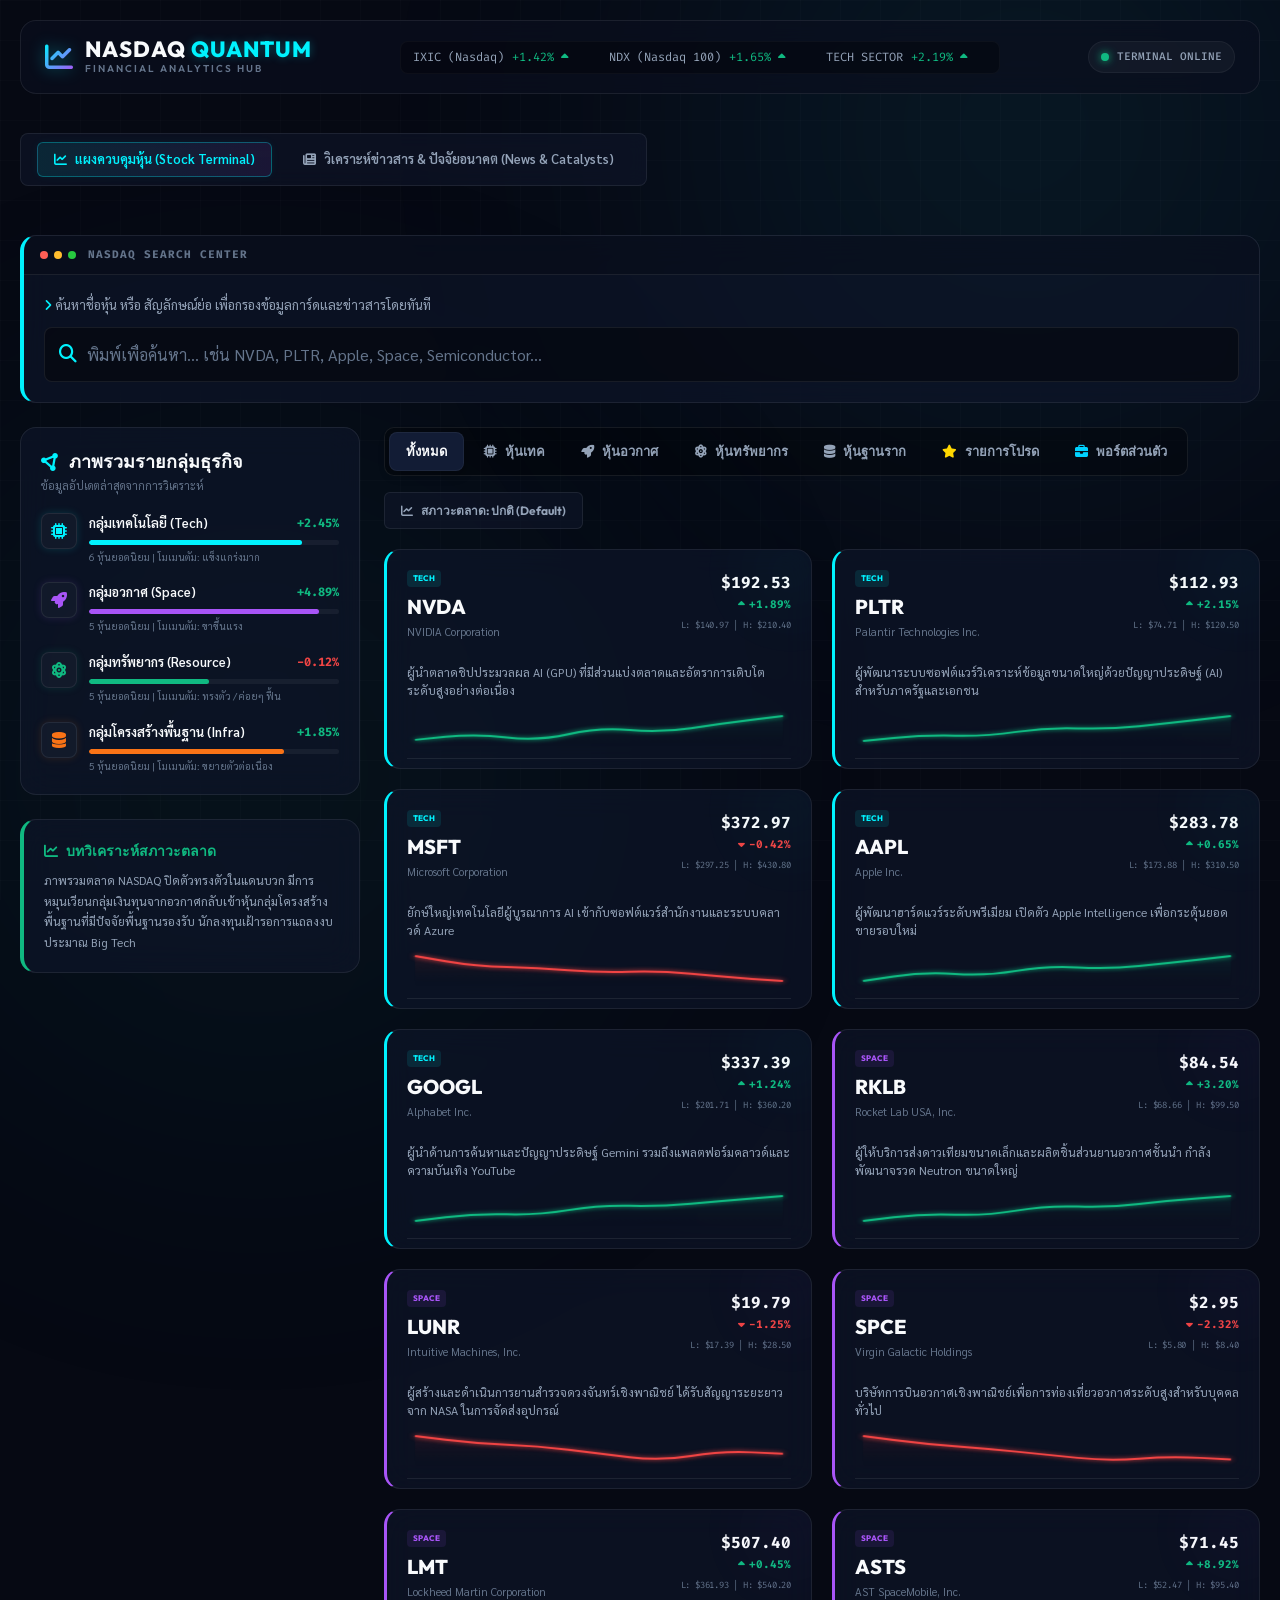
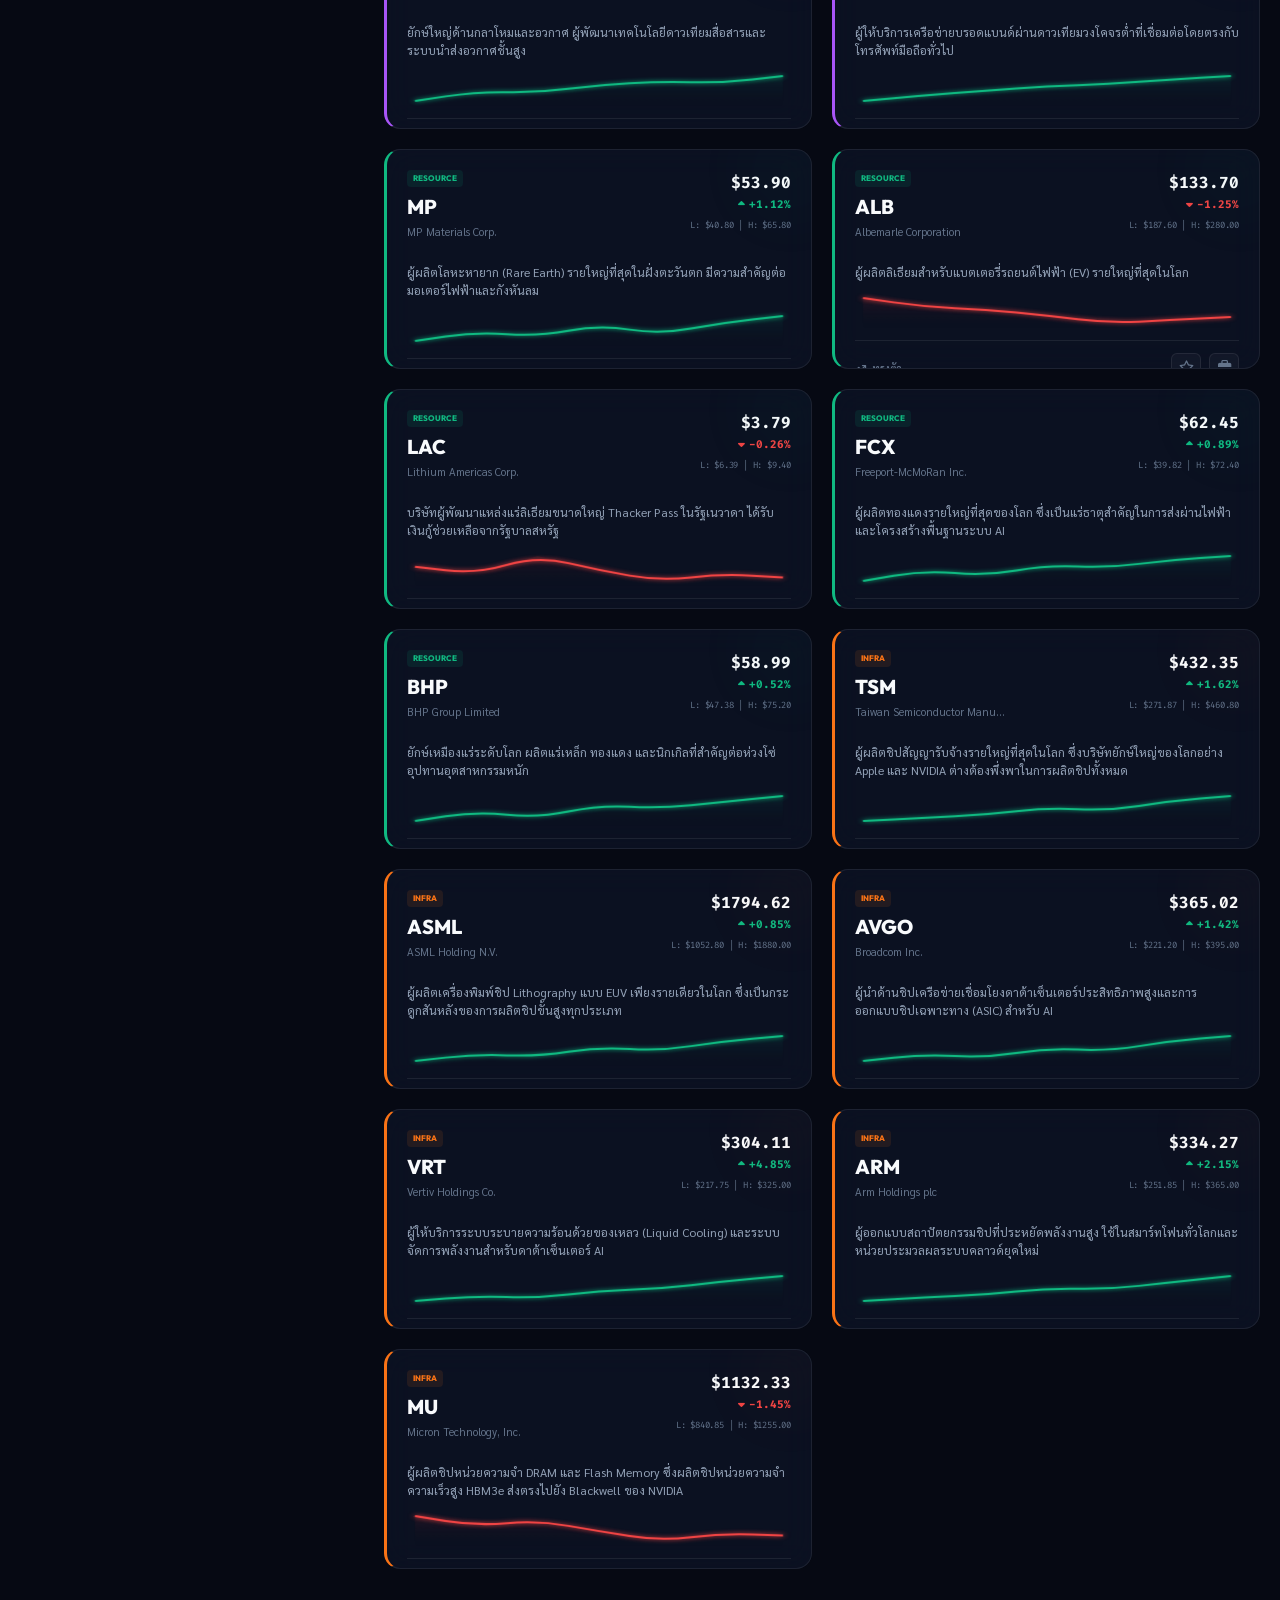
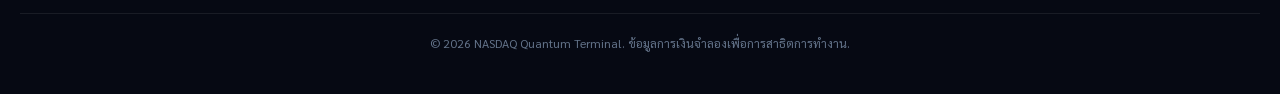
==== commit 758f43f2: "feat: Add Favorite and Personal Port tabs, LocalStorage state persistence, and responsive flex-wrap " ====
--- a/index.html
+++ b/index.html
@@ -168,6 +168,8 @@
                         <button class="tab-btn" data-filter="space"><i class="fa-solid fa-rocket"></i> หุ้นอวกาศ</button>
                         <button class="tab-btn" data-filter="resource"><i class="fa-solid fa-atom"></i> หุ้นทรัพยากร</button>
                         <button class="tab-btn" data-filter="infra"><i class="fa-solid fa-database"></i> หุ้นฐานราก</button>
+                        <button class="tab-btn" data-filter="favorite"><i class="fa-solid fa-star" style="color: #ffd700;"></i> รายการโปรด</button>
+                        <button class="tab-btn" data-filter="port"><i class="fa-solid fa-briefcase" style="color: #00d2ff;"></i> พอร์ตส่วนตัว</button>
                     </div>
                     <div class="market-toggle-container">
                         <button class="market-toggle-btn" id="btnMarketToggle" data-state="default">
--- a/styles.css
+++ b/styles.css
@@ -639,6 +639,8 @@
 
 .category-tabs {
     display: flex;
+    flex-wrap: wrap;
+    gap: 4px;
     background: rgba(0, 0, 0, 0.3);
     padding: 4px;
     border-radius: 10px;
@@ -1623,3 +1625,69 @@
         grid-template-columns: 1fr;
     }
 }
+
+/* Card action buttons (Favorite & Port) */
+.card-actions {
+    display: flex;
+    gap: 8px;
+}
+
+.card-action-btn {
+    background: rgba(255, 255, 255, 0.03);
+    border: 1px solid var(--border-color);
+    color: var(--text-muted);
+    width: 30px;
+    height: 30px;
+    border-radius: 6px;
+    display: flex;
+    align-items: center;
+    justify-content: center;
+    cursor: pointer;
+    transition: var(--transition-smooth);
+}
+
+.card-action-btn:hover {
+    background: rgba(255, 255, 255, 0.08);
+    color: var(--text-primary);
+    border-color: rgba(255, 255, 255, 0.2);
+}
+
+.card-action-btn.favorite-btn.active {
+    color: #ffd700;
+    background: rgba(253, 224, 71, 0.1);
+    border-color: rgba(253, 224, 71, 0.3);
+    box-shadow: 0 0 8px rgba(253, 224, 71, 0.2);
+}
+
+.card-action-btn.port-btn.active {
+    color: #00d2ff;
+    background: rgba(0, 210, 255, 0.1);
+    border-color: rgba(0, 210, 255, 0.3);
+    box-shadow: 0 0 8px rgba(0, 210, 255, 0.2);
+}
+
+/* Empty State Card */
+.empty-state-card {
+    grid-column: 1 / -1;
+    padding: 40px;
+    text-align: center;
+    background: rgba(255, 255, 255, 0.02);
+    border: 1px dashed var(--border-color);
+    border-radius: 12px;
+    color: var(--text-muted);
+}
+
+.empty-state-card i {
+    font-size: 32px;
+    margin-bottom: 12px;
+    opacity: 0.5;
+}
+
+.empty-state-card h4 {
+    color: var(--text-secondary);
+    margin-bottom: 6px;
+}
+
+.empty-state-card p {
+    font-size: 12px;
+}
